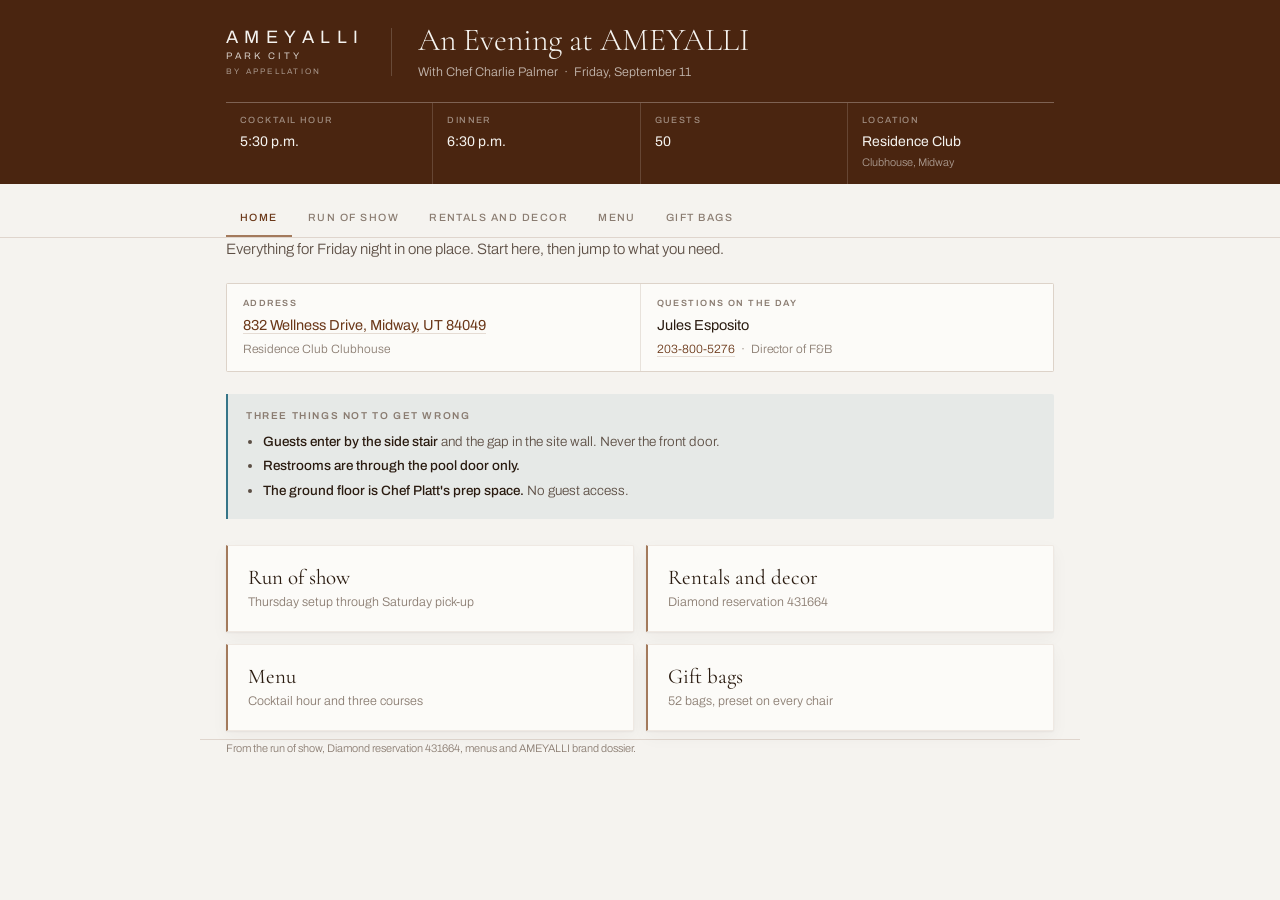
==== ameyalli-preview/index.html @ 4fd5a939 "Add Home landing page Address with maps link, Jules contact with tap-to-call, three site rules, and " ====
<!doctype html>
<html lang="en">
<head>
<meta charset="utf-8">
<meta name="viewport" content="width=device-width, initial-scale=1">
<meta name="robots" content="noindex, nofollow">
<title>AMEYALLI Preview Dinner</title>
<link rel="stylesheet" href="https://fonts.googleapis.com/css2?family=Cormorant+Garamond:ital,wght@0,300;0,400;1,300&family=Archivo:wght@300;400;500;600&display=swap">
<style>
:root{
  --ground:#F5F3EF; --surface:#FCFBF8; --surface-2:#EFEBE3;
  --ink:#2A1B10; --ink-2:#5C4E44; --ink-3:#8A7C71;
  --brown:#6B3819; --gold:#A37A5C;
  --rule:rgba(107,56,25,.16); --rule-soft:rgba(107,56,25,.09);
  --band:#4A2510; --band-ink:#F5F3EF;
  --ok-bg:rgba(47,80,71,.10); --ok-ink:#2F5047;
  --hold-bg:rgba(163,122,92,.16); --hold-ink:#7A5335;
  --flag-bg:rgba(152,58,30,.11); --flag-ink:#8A3419;
  --v:#367588; --v-bg:rgba(54,117,136,.08);
  --shadow:0 1px 2px rgba(42,27,16,.05),0 6px 18px rgba(42,27,16,.04);
}
@media (prefers-color-scheme:dark){
  :root{
    --ground:#191108; --surface:#221808; --surface-2:#2C2012;
    --ink:#F2EDE5; --ink-2:#C4B7AA; --ink-3:#9A8B7D;
    --brown:#C08A5E; --gold:#C79A76;
    --rule:rgba(199,154,118,.22); --rule-soft:rgba(199,154,118,.12);
    --band:#120C05; --band-ink:#F2EDE5;
    --ok-bg:rgba(143,182,166,.14); --ok-ink:#A8CBBB;
    --hold-bg:rgba(199,154,118,.16); --hold-ink:#DCB18C;
    --flag-bg:rgba(217,138,98,.15); --flag-ink:#EFA684;
    --v:#7BB4C4; --v-bg:rgba(123,180,196,.11);
    --shadow:0 1px 2px rgba(0,0,0,.3),0 8px 22px rgba(0,0,0,.26);
  }
}
*{box-sizing:border-box}
body{margin:0;background:var(--ground);color:var(--ink);font-family:"Archivo","Helvetica Neue",Arial,sans-serif;font-size:14.5px;line-height:1.5;-webkit-font-smoothing:antialiased}
img{max-width:100%}
[hidden]{display:none!important}
.wrap{max-width:880px;margin:0 auto;padding:0 26px}
@media(max-width:640px){.wrap{padding:0 18px}}

.masthead{background:var(--band);color:var(--band-ink)}
.masthead .wrap{padding-top:22px}
.mh-top{display:flex;align-items:center;gap:26px;flex-wrap:wrap}
.mark{display:flex;flex-direction:column;gap:6px;padding-right:26px;border-right:1px solid rgba(245,243,239,.18)}
.mark span{line-height:1;color:var(--band-ink);font-weight:400;white-space:nowrap}
.mark .m1{font-size:18px;letter-spacing:.36em}
.mark .m2{font-size:9.5px;letter-spacing:.32em;text-transform:uppercase;opacity:.82}
.mark .m3{font-size:8px;letter-spacing:.28em;text-transform:uppercase;opacity:.55}
@media(max-width:560px){.mark{border-right:0;padding-right:0}}
.mh-titles{flex:1 1 240px;min-width:230px}
h1{font-family:"Cormorant Garamond",Georgia,serif;font-weight:300;font-size:clamp(25px,3.6vw,32px);line-height:1.1;margin:0}
.mh-sub{margin:6px 0 0;font-size:12.5px;font-weight:300;color:rgba(245,243,239,.72)}
.vitals{display:grid;grid-template-columns:repeat(4,minmax(0,1fr));gap:1px;margin-top:20px;border-top:1px solid rgba(245,243,239,.16);background:rgba(245,243,239,.16)}
.vital{background:var(--band);padding:11px 14px 13px}
.vital dt{font-size:9px;font-weight:500;letter-spacing:.16em;text-transform:uppercase;color:rgba(245,243,239,.5);margin:0 0 4px}
.vital dd{margin:0;font-size:14px;font-variant-numeric:tabular-nums}
.vital dd small{display:block;font-size:11px;font-weight:300;color:rgba(245,243,239,.58);margin-top:2px}
@media(max-width:700px){.vitals{grid-template-columns:repeat(2,minmax(0,1fr))}}

.tabbar{position:sticky;top:0;z-index:20;background:var(--ground);border-bottom:1px solid var(--rule)}
.tabbar-inner{display:flex;gap:2px;overflow-x:auto;scrollbar-width:none}
.tabbar-inner::-webkit-scrollbar{display:none}
.tab{appearance:none;border:0;background:none;cursor:pointer;font-family:inherit;font-size:10.5px;font-weight:500;letter-spacing:.14em;text-transform:uppercase;color:var(--ink-3);padding:14px 14px 12px;border-bottom:2px solid transparent;white-space:nowrap}
.tab:hover{color:var(--ink)}
.tab[aria-selected="true"]{color:var(--brown);border-bottom-color:var(--gold)}
.tab:focus-visible{outline:2px solid var(--gold);outline-offset:-3px}

main{padding:28px 0 64px}
section.block{margin:0 0 30px}
h2{font-family:"Cormorant Garamond",Georgia,serif;font-weight:400;font-size:20px;line-height:1.2;margin:0 0 4px}
.note{margin:0 0 14px;font-size:12.5px;color:var(--ink-3);font-weight:300}

.lead{font-size:15px;font-weight:300;color:var(--ink-2);margin:0 0 22px;max-width:60ch}
.factrow{display:grid;grid-template-columns:repeat(2,minmax(0,1fr));gap:1px;background:var(--rule-soft);border:1px solid var(--rule-soft);border-radius:2px;margin:0 0 22px}
.fact{background:var(--surface);padding:13px 16px}
.fact dt{margin:0 0 5px;font-size:9px;font-weight:600;letter-spacing:.16em;text-transform:uppercase;color:var(--ink-3)}
.fact dd{margin:0;font-size:14.5px}
.fact a{color:var(--brown);text-decoration:none;border-bottom:1px solid var(--rule)}
.fact a:hover{border-bottom-color:var(--brown)}
.fact dd small{display:block;font-size:12px;font-weight:300;color:var(--ink-3);margin-top:3px}
@media(max-width:560px){.factrow{grid-template-columns:1fr}}
.rules{margin:0 0 26px;padding:14px 18px;border-left:2px solid var(--v);background:var(--v-bg);border-radius:0 2px 2px 0}
.rules p{margin:0;font-size:10px;font-weight:600;letter-spacing:.16em;text-transform:uppercase;color:var(--ink-3)}
.rules ul{margin:9px 0 0;padding-left:17px;font-size:13.5px;font-weight:300;color:var(--ink-2)}
.rules li{margin:4px 0}
.rules b{font-weight:500;color:var(--ink)}
.navgrid{display:grid;grid-template-columns:repeat(2,minmax(0,1fr));gap:12px;margin-bottom:8px}
@media(max-width:560px){.navgrid{grid-template-columns:1fr}}
.navbtn{appearance:none;text-align:left;cursor:pointer;font-family:inherit;
  background:var(--surface);border:1px solid var(--rule-soft);border-left:2px solid var(--gold);
  border-radius:0 2px 2px 0;padding:20px 20px 22px;box-shadow:var(--shadow);
  transition:border-left-color .15s ease,transform .15s ease}
.navbtn:hover{border-left-color:var(--brown);transform:translateY(-1px)}
.navbtn:focus-visible{outline:2px solid var(--gold);outline-offset:2px}
.navbtn .nt{display:block;font-family:"Cormorant Garamond",Georgia,serif;font-size:21px;font-weight:400;color:var(--ink);line-height:1.15}
.navbtn .nd{display:block;margin-top:5px;font-size:12.5px;font-weight:300;color:var(--ink-3)}

.tablewrap{overflow-x:auto;border:1px solid var(--rule-soft);border-radius:2px;background:var(--surface);box-shadow:var(--shadow)}
table{border-collapse:collapse;width:100%;font-size:13.5px}
th{text-align:left;font-size:9px;font-weight:600;letter-spacing:.13em;text-transform:uppercase;color:var(--ink-3);padding:9px 13px;border-bottom:1px solid var(--rule);white-space:nowrap}
td{padding:8px 13px;border-bottom:1px solid var(--rule-soft);vertical-align:top;font-weight:300;color:var(--ink-2)}
td:first-child{color:var(--ink);font-weight:400}
tr:last-child td{border-bottom:0}
td.num,th.num{font-variant-numeric:tabular-nums;white-space:nowrap;text-align:right}
td.num{color:var(--ink);font-weight:400}
.sub td{background:var(--surface-2);font-size:9px;font-weight:600;letter-spacing:.14em;text-transform:uppercase;color:var(--brown)}

.chip{display:inline-block;font-size:9px;font-weight:600;letter-spacing:.12em;text-transform:uppercase;padding:3px 7px;border-radius:2px;white-space:nowrap}
.chip.ok{background:var(--ok-bg);color:var(--ok-ink)}
.chip.hold{background:var(--hold-bg);color:var(--hold-ink)}
.chip.flag{background:var(--flag-bg);color:var(--flag-ink)}

.legend{display:inline-flex;align-items:center;gap:8px;margin:0 0 22px;padding:9px 14px;background:var(--surface);border:1px solid var(--rule-soft);border-radius:2px;box-shadow:var(--shadow);font-size:9.5px;font-weight:600;letter-spacing:.13em;text-transform:uppercase;color:var(--ink-3)}
.legend i{width:15px;height:3px;border-radius:2px;display:inline-block;flex:none;background:var(--v)}

.dayhead{display:flex;align-items:baseline;gap:12px;flex-wrap:wrap;padding-bottom:8px;margin:0 0 4px;border-bottom:1px solid var(--rule)}
.dayhead .when{font-family:"Cormorant Garamond",Georgia,serif;font-size:19px}
.dayhead .tagline{font-size:11px;color:var(--ink-3)}
.phase{margin:20px 0 8px;font-size:9.5px;font-weight:600;letter-spacing:.17em;text-transform:uppercase;color:var(--gold)}
.ros{border-top:1px solid var(--rule-soft)}
.slot{display:grid;grid-template-columns:86px 1fr;gap:16px;padding:8px 0;border-bottom:1px solid var(--rule-soft);align-items:baseline}
.slot .time{font-size:13.5px;font-weight:500;font-variant-numeric:tabular-nums;color:var(--brown);white-space:nowrap}
.slot .what{min-width:0;font-size:14px}
.slot .what em{font-style:normal;color:var(--ink-3);font-size:12.5px;font-weight:300}
.slot.hi{background:linear-gradient(90deg,var(--surface-2),transparent 70%);margin:0 -10px;padding:8px 10px}
.slot.hi .time{font-weight:600}
.slot.hi .what{font-weight:500}
.slot.v{box-shadow:inset 3px 0 0 var(--v);background:var(--v-bg);margin:0 -12px;padding:8px 12px;border-radius:0 2px 2px 0}
.slot.v .time{color:var(--v)}
.vtag{display:inline-block;margin-left:9px;font-size:8.5px;font-weight:600;letter-spacing:.13em;text-transform:uppercase;color:var(--v);vertical-align:1.5px}
@media(max-width:520px){.slot{grid-template-columns:70px 1fr;gap:10px}}

.menugrid{display:grid;grid-template-columns:1fr 1.3fr;gap:16px;align-items:start}
@media(max-width:720px){.menugrid{grid-template-columns:1fr}}
.menucard{background:var(--surface);border:1px solid var(--rule-soft);border-radius:2px;padding:26px 24px 28px;box-shadow:var(--shadow)}
.mhead{text-align:center;padding-bottom:16px;border-bottom:1px solid var(--rule)}
.mhead .t{font-family:"Cormorant Garamond",Georgia,serif;font-size:19px;font-weight:300;letter-spacing:.09em;text-transform:uppercase;margin:0;line-height:1.25}
.mhead .s{margin:6px 0 0;font-size:10.5px;letter-spacing:.12em;text-transform:uppercase;color:var(--gold)}
.course{padding:16px 0;border-bottom:1px solid var(--rule-soft);text-align:center}
.course:last-child{border-bottom:0;padding-bottom:2px}
.course .cn{font-family:"Cormorant Garamond",Georgia,serif;font-size:18px;font-weight:400;margin:0;line-height:1.25}
.course .cd{margin:4px auto 0;font-size:13px;font-weight:300;color:var(--ink-2);max-width:44ch}
.course .cp{margin:8px auto 0;font-family:"Cormorant Garamond",Georgia,serif;font-style:italic;font-size:14px;font-weight:300;color:var(--brown);max-width:42ch;line-height:1.35}

.key{border-left:2px solid var(--gold);background:var(--surface-2);padding:12px 16px;border-radius:0 2px 2px 0;margin:0 0 20px}
.key p{margin:0;font-size:13.5px;font-weight:300;color:var(--ink-2)}
.key p+p{margin-top:7px}
.key b{font-weight:500;color:var(--ink)}

footer{border-top:1px solid var(--rule);padding:18px 0 34px}
footer p{margin:0;font-size:11px;color:var(--ink-3);font-weight:300}
</style>
</head>
<body>

<header class="masthead">
<div class="wrap">
<div class="mh-top">
<div class="mark" aria-label="AMEYALLI Park City by Appellation">
<span class="m1">AMEYALLI</span>
<span class="m2">Park City</span>
<span class="m3">by Appellation</span>
</div>
<div class="mh-titles">
<h1>An Evening at AMEYALLI</h1>
<p class="mh-sub">With Chef Charlie Palmer &nbsp;&middot;&nbsp; Friday, September 11</p>
</div>
</div>
<dl class="vitals">
<div class="vital"><dt>Cocktail hour</dt><dd>5:30 p.m.</dd></div>
<div class="vital"><dt>Dinner</dt><dd>6:30 p.m.</dd></div>
<div class="vital"><dt>Guests</dt><dd>50</dd></div>
<div class="vital"><dt>Location</dt><dd>Residence Club<small>Clubhouse, Midway</small></dd></div>
</dl>
</div>
</header>

<nav class="tabbar" aria-label="Sections">
<div class="wrap">
<div class="tabbar-inner" role="tablist">
<button class="tab" role="tab" id="tab-home" aria-controls="p-home" aria-selected="true">Home</button>
<button class="tab" role="tab" id="tab-ros" aria-controls="p-ros" aria-selected="false">Run of show</button>
<button class="tab" role="tab" id="tab-rentals" aria-controls="p-rentals" aria-selected="false">Rentals and decor</button>
<button class="tab" role="tab" id="tab-menu" aria-controls="p-menu" aria-selected="false">Menu</button>
<button class="tab" role="tab" id="tab-bags" aria-controls="p-bags" aria-selected="false">Gift bags</button>
</div>
</div>
</nav>

<main class="wrap">

<div class="panel" id="p-home" role="tabpanel" aria-labelledby="tab-home">

<p class="lead">Everything for Friday night in one place. Start here, then jump to what you need.</p>

<dl class="factrow">
<div class="fact">
<dt>Address</dt>
<dd><a href="https://maps.google.com/?q=832+Wellness+Drive,+Midway,+UT+84049" target="_blank" rel="noopener">832 Wellness Drive, Midway, UT 84049</a><small>Residence Club Clubhouse</small></dd>
</div>
<div class="fact">
<dt>Questions on the day</dt>
<dd>Jules Esposito<small><a href="tel:+12038005276">203-800-5276</a> &nbsp;&middot;&nbsp; Director of F&amp;B</small></dd>
</div>
</dl>

<div class="rules">
<p>Three things not to get wrong</p>
<ul>
<li><b>Guests enter by the side stair</b> and the gap in the site wall. Never the front door.</li>
<li><b>Restrooms are through the pool door only.</b></li>
<li><b>The ground floor is Chef Platt's prep space.</b> No guest access.</li>
</ul>
</div>

<div class="navgrid">
<button class="navbtn" data-go="p-ros"><span class="nt">Run of show</span><span class="nd">Thursday setup through Saturday pick-up</span></button>
<button class="navbtn" data-go="p-rentals"><span class="nt">Rentals and decor</span><span class="nd">Diamond reservation 431664</span></button>
<button class="navbtn" data-go="p-menu"><span class="nt">Menu</span><span class="nd">Cocktail hour and three courses</span></button>
<button class="navbtn" data-go="p-bags"><span class="nt">Gift bags</span><span class="nd">52 bags, preset on every chair</span></button>
</div>

</div>

<div class="panel" id="p-ros" role="tabpanel" aria-labelledby="tab-ros" hidden>
<div class="legend"><i></i>Vendor arrival</div>

<section class="block">
<div class="dayhead">
<span class="when">Thursday, September 10</span>
<span class="tagline">Advance setup</span>
</div>
<div class="ros">
<div class="slot v"><div class="time">8:00 a.m.</div><div class="what">Rental drop-off. <em>Diamond Rentals sets up tables and chairs. Through 12:00 p.m.</em> <span class="vtag">Rentals</span></div></div>
<div class="slot"><div class="time">1:00 p.m.</div><div class="what">Rental review. <em>Jules and Jojo confirm everything arrived.</em></div></div>
<div class="slot"><div class="time">2:00 p.m.</div><div class="what">Walk-through. <em>Through 4:00 p.m. Chuck, CPC, John Platt, Jojo.</em></div></div>
<div class="slot"><div class="time">Also today</div><div class="what">Pack gift bags. Put signage in frames where needed.</div></div>
</div>
</section>

<section class="block">
<div class="dayhead">
<span class="when">Friday, September 11</span>
<span class="tagline">Event day</span>
</div>
<p class="phase">Setup</p>
<div class="ros">
<div class="slot v"><div class="time">1:30 p.m.</div><div class="what">Culinary load-in. Room setup begins. <span class="vtag">Culinary</span></div></div>
<div class="slot"><div class="time">2:30 p.m.</div><div class="what">Signage and print staged.</div></div>
<div class="slot"><div class="time">3:00 p.m.</div><div class="what">AV and lighting test. Linens placed.</div></div>
<div class="slot hi"><div class="time">3:30 p.m.</div><div class="what">Tables finalized. Glassware placed.</div></div>
<div class="slot v"><div class="time">4:00 p.m.</div><div class="what">Florals. <em>Branching Out installs.</em> <span class="vtag">Florist</span></div></div>
<div class="slot hi"><div class="time">4:00 p.m.</div><div class="what">Gift bags preset on every chair. <em>Jojo and Jules.</em></div></div>
<div class="slot"><div class="time">4:15 p.m.</div><div class="what">Staff pre-shift. <em>Service sequence, assignments, menu, pairings, dietary restrictions.</em></div></div>
<div class="slot hi"><div class="time">4:30 p.m.</div><div class="what">Bar fully set. <em>Glassware, ice, garnish, champagne and cocktail components in place.</em></div></div>
<div class="slot v"><div class="time">4:30 p.m.</div><div class="what">Musician load-in. <span class="vtag">Musician</span></div></div>
<div class="slot v"><div class="time">4:45 p.m.</div><div class="what">Photo and video on site. <span class="vtag">Photographer</span></div></div>
<div class="slot"><div class="time">4:45 p.m.</div><div class="what">Set up step and repeat. <em>With photo and video on arrival.</em></div></div>
<div class="slot hi"><div class="time">5:00 p.m.</div><div class="what">Room fully set. <em>Final inspection. Restrooms checked, wine chilled and opened.</em></div></div>
</div>
<p class="phase">Reception, pool deck</p>
<div class="ros">
<div class="slot"><div class="time">5:20 p.m.</div><div class="what">Music begins.</div></div>
<div class="slot hi"><div class="time">5:30 p.m.</div><div class="what">Guest arrival.</div></div>
<div class="slot"><div class="time">6:15 p.m.</div><div class="what">Chuck's remarks, guests invited upstairs. <em>Servers collect beverages on trays.</em></div></div>
</div>
<p class="phase">Dinner, rooftop</p>
<div class="ros">
<div class="slot"><div class="time">6:20 p.m.</div><div class="what">Guests seated. <em>Bread and butter preset.</em></div></div>
<div class="slot"><div class="time">6:20 p.m.</div><div class="what">Water service begins.</div></div>
<div class="slot"><div class="time">6:25 p.m.</div><div class="what">First wine poured.</div></div>
<div class="slot"><div class="time">6:40 p.m.</div><div class="what">Charlie's welcome and menu remarks.</div></div>
<div class="slot hi"><div class="time">6:45 p.m.</div><div class="what">First course served.</div></div>
<div class="slot"><div class="time">7:15 p.m.</div><div class="what">First course cleared.</div></div>
<div class="slot"><div class="time">7:25 p.m.</div><div class="what">Second wine poured.</div></div>
<div class="slot hi"><div class="time">7:30 p.m.</div><div class="what">Second course served.</div></div>
<div class="slot"><div class="time">8:05 p.m.</div><div class="what">Second course cleared.</div></div>
<div class="slot"><div class="time">8:15 p.m.</div><div class="what">Third wine poured.</div></div>
<div class="slot hi"><div class="time">8:20 p.m.</div><div class="what">Third course served.</div></div>
<div class="slot"><div class="time">8:45 p.m.</div><div class="what">Closing remarks. <em>Charlie and Chuck.</em></div></div>
<div class="slot"><div class="time">8:50 p.m.</div><div class="what">Third course cleared.</div></div>
<div class="slot"><div class="time">9:00 p.m.</div><div class="what">Guest departure. Breakdown begins.</div></div>
</div>
<p class="phase">Breakdown, per Diamond Rentals</p>
<div class="key">
<p><b>Leave tables and chairs as set.</b> Diamond takes them down at pick-up.</p>
<p><b>Glassware and china</b> scraped and back in their crates.</p>
<p><b>Linens</b> into the linen bags. $25 replacement cost per bag.</p>
<p><b>Oven</b> carries a $99.95 cleaning labor fee. Refunded if it comes back clean, or leave it and take the charge.</p>
</div>
</section>

<section class="block">
<div class="dayhead">
<span class="when">Saturday, September 12</span>
<span class="tagline">Pick-up</span>
</div>
<div class="ros">
<div class="slot v"><div class="time">8:00 a.m.</div><div class="what">Rental pick-up. <em>Diamond Rentals. Through 8:00 p.m.</em> <span class="vtag">Rentals</span></div></div>
</div>
</section>
</div>

<div class="panel" id="p-rentals" role="tabpanel" aria-labelledby="tab-rentals" hidden>
<section class="block">
<h2>Rentals</h2>
<p class="note">Diamond Event &amp; Tent, reservation 431664. Cassandra Cornejo-Garcia, (801) 869-3424. Delivery Thursday 8:00 a.m. to 12:00 p.m., pick-up Saturday 8:00 a.m. to 8:00 p.m. No changes after September 4.</p>
<div class="tablewrap">
<table>
<thead><tr><th>Item</th><th class="num">Qty</th><th>Where</th><th>Note</th></tr></thead>
<tbody>
<tr class="sub"><td colspan="4">Tables</td></tr>
<tr><td>Table, banquet 8 ft x 42 in Queen</td><td class="num">8</td><td>Rooftop</td><td></td></tr>
<tr><td>Table, pedestal round 30 in x 42 in tall</td><td class="num">5</td><td>Pool deck</td><td></td></tr>
<tr><td>Table, expo 6 ft x 30 in dual height</td><td class="num">5</td><td>Prep, bar</td><td>3 prep, 2 bar</td></tr>
<tr class="sub"><td colspan="4">Linens</td></tr>
<tr><td>Linen, banquet 90 x 156 Classic Ivory</td><td class="num">8</td><td>Rooftop</td><td></td></tr>
<tr><td>Linen, round 120 Belize Ivory</td><td class="num">5</td><td>Pool deck</td><td></td></tr>
<tr><td>Linen, banquet 108 x 156 Belize Ivory</td><td class="num">2</td><td>Bar</td><td></td></tr>
<tr><td>Napkin, 20 x 20 Cottonese White</td><td class="num">100</td><td>Rooftop</td><td></td></tr>
<tr><td>Linen bag, white</td><td class="num">2</td><td>Breakdown</td><td>Used linens go in the bag for return. $25 replacement cost each</td></tr>
<tr><td>Linen bag hanger</td><td class="num">1</td><td>Breakdown</td><td></td></tr>
<tr class="sub"><td colspan="4">Chairs</td></tr>
<tr><td>Chair, wood Sonoma crossback rustic</td><td class="num">52</td><td>Rooftop</td><td></td></tr>
<tr><td>Chair pad, wood Yuma beige tie 12 in</td><td class="num">52</td><td>Rooftop</td><td></td></tr>
<tr class="sub"><td colspan="4">Chargers</td></tr>
<tr><td>Charger, rattan brick brown 13 in</td><td class="num">50</td><td>Rooftop</td><td></td></tr>
<tr><td>Charger transportation crate</td><td class="num">4</td><td>Breakdown</td><td></td></tr>
<tr class="sub"><td colspan="4">Glassware</td></tr>
<tr><td>Glass, Pure wine white 15 oz</td><td class="num">225</td><td>Rooftop</td><td></td></tr>
<tr><td>Glass, Pure wine red 18 oz</td><td class="num">100</td><td>Rooftop</td><td></td></tr>
<tr><td>Glass, Pure rocks 13 oz</td><td class="num">125</td><td>Rooftop</td><td></td></tr>
<tr><td>Glass transportation rack</td><td class="num">22</td><td>Breakdown</td><td></td></tr>
<tr class="sub"><td colspan="4">China</td></tr>
<tr><td>China, Heirloom Linen plate 6 in</td><td class="num">107</td><td>Rooftop</td><td></td></tr>
<tr><td>China, Heirloom Linen plate 8 in</td><td class="num">75</td><td>Rooftop</td><td></td></tr>
<tr><td>China, Heirloom Linen plate 10 in</td><td class="num">75</td><td>Rooftop</td><td></td></tr>
<tr><td>China, Heirloom Linen bowl 9 in pasta</td><td class="num">75</td><td>Rooftop</td><td></td></tr>
<tr><td>China transportation crate</td><td class="num">11</td><td>Breakdown</td><td></td></tr>
<tr class="sub"><td colspan="4">Flatware</td></tr>
<tr><td>Flat, Capri black matte dinner fork</td><td class="num">150</td><td>Rooftop</td><td></td></tr>
<tr><td>Flat, Capri black matte tea spoon</td><td class="num">75</td><td>Rooftop</td><td></td></tr>
<tr><td>Flat, Capri black matte dinner knife</td><td class="num">60</td><td>Rooftop</td><td></td></tr>
<tr><td>Flat, Capri black matte butter knife</td><td class="num">60</td><td>Rooftop</td><td></td></tr>
<tr><td>Flatware transportation crate</td><td class="num">4</td><td>Breakdown</td><td></td></tr>
<tr class="sub"><td colspan="4">Beverage equipment</td></tr>
<tr><td>Pitcher, water stainless steel 64 oz</td><td class="num">10</td><td>Rooftop</td><td></td></tr>
<tr><td>Pitcher, water glass 60 oz</td><td class="num">4</td><td>Pool deck</td><td></td></tr>
<tr><td>Beverage dispenser, glass Murano silver 3.2 gal</td><td class="num">1</td><td>Rooftop</td><td></td></tr>
<tr><td>Beverage tub, silver double wall round 21 in</td><td class="num">2</td><td>Bar</td><td></td></tr>
<tr><td>China transportation crate</td><td class="num">2</td><td>Breakdown</td><td></td></tr>
<tr class="sub"><td colspan="4">Service</td></tr>
<tr><td>Tray, waiter round rubber 16 in</td><td class="num">10</td><td>Rooftop</td><td></td></tr>
<tr><td>Bus tub</td><td class="num">5</td><td>Rooftop</td><td></td></tr>
<tr><td>Basket, gold bread oval 10 x 7 in</td><td class="num">12</td><td>Rooftop</td><td></td></tr>
<tr class="sub"><td colspan="4">Back of house</td></tr>
<tr><td>Oven, convection propane 4-rack</td><td class="num">1</td><td>Kitchen</td><td>$99.95 cleaning labor fee, refunded if returned clean</td></tr>
<tr><td>Propane tank, 10 gal</td><td class="num">1</td><td>Kitchen</td><td>9 gal fuel billed</td></tr>
<tr><td>Hot plate, butane single burner</td><td class="num">4</td><td>Kitchen</td><td>4 butane canisters</td></tr>
<tr><td>Work table, stainless steel 8 ft x 30 in</td><td class="num">1</td><td>Kitchen</td><td></td></tr>
</tbody>
</table>
</div>
</section>

<section class="block">
<h2>Ordered separately</h2>
<p class="note">Not on the Diamond reservation.</p>
<div class="tablewrap">
<table>
<thead><tr><th>Item</th><th class="num">Qty</th><th>Where</th><th>Owner</th></tr></thead>
<tbody>
<tr><td>LED pillar candles, 2 heights</td><td class="num">24</td><td>Staircase</td><td>Chuck <span class="chip ok">Ordered</span></td></tr>
<tr><td>LED votives</td><td class="num">TBD</td><td>Tables</td><td>Chuck <span class="chip hold">Pending</span></td></tr>
<tr><td>Balloon lights</td><td class="num">TBD</td><td>Rooftop</td><td>Chuck <span class="chip hold">Pending</span></td></tr>
<tr><td>Photo frame</td><td class="num">1</td><td>Pool deck</td><td><span class="chip flag">To order</span></td></tr>
<tr><td>Florals</td><td class="num">1</td><td>Both</td><td>Branching Out</td></tr>
</tbody>
</table>
</div>
</section>
</div>

<div class="panel" id="p-menu" role="tabpanel" aria-labelledby="tab-menu" hidden>
<div class="menugrid">
<div class="menucard">
<div class="mhead">
<p class="t">Cocktail Hour</p>
<p class="s">5:30 p.m. &nbsp;&middot;&nbsp; Pool Deck</p>
</div>
<div class="course">
<p class="cn">Champagne</p>
<p class="cd">Moet Imperial Brut, NV, France</p>
</div>
<div class="course">
<p class="cn">Rosemary Gimlet</p>
<p class="cd">Park City Alpine Summit Gin, St. Germain, lime, rosemary</p>
</div>
<div class="course">
<p class="cn">New Fashion</p>
<p class="cd">Eight Settlers Devils Gate Bourbon, drunken cherry syrup, bitters, orange</p>
</div>
<div class="course">
<p class="cn">Basil Strawberry Iced Tea</p>
<p class="cd">Zero proof</p>
</div>
</div>
<div class="menucard">
<div class="mhead">
<p class="t">An Evening at AMEYALLI</p>
<p class="s">6:30 p.m. &nbsp;&middot;&nbsp; Rooftop</p>
</div>
<div class="course">
<p class="cn">Ballerina Farm Biscuits</p>
<p class="cd">Cultured butter, sea salt</p>
</div>
<div class="course">
<p class="cn">Heirloom Tomato and Peach Caprese</p>
<p class="cd">Burrata, basil mint pesto, toasted pine nuts, balsamic</p>
<p class="cp">Sancerre, Paul Thomas, Chavignol, France '24</p>
</div>
<div class="course">
<p class="cn">Filet Mignon</p>
<p class="cd">Wild mushroom beurre rouge, black truffle potato gratin</p>
<p class="cp">Cabernet Sauvignon, Silver Oak, Alexander Valley CA '21</p>
</div>
<div class="course">
<p class="cn">Strawberry Rhubarb Crisp</p>
<p class="cd">Rhubarb ginger jam, Aggie vanilla ice cream</p>
<p class="cp">Cascina Montagnola Sornione, Late Harvest Sauvignon Blanc</p>
</div>
</div>
</div>
</div>

<div class="panel" id="p-bags" role="tabpanel" aria-labelledby="tab-bags" hidden>
<div class="key">
<p>Jojo to confirm all gift bag materials are on property prior to Jules' arrival on the 10th.</p>
<p><b>Packed Thursday. One gift bag preset on every chair by 4 p.m. Friday</b>, by Jojo and Jules.</p>
</div>
<section class="block">
<h2>Contents</h2>
<div class="tablewrap">
<table>
<thead><tr><th>Item</th><th class="num">Qty</th></tr></thead>
<tbody>
<tr><td>Ameyalli bag</td><td class="num">52</td></tr>
<tr><td>Wineland book</td><td class="num">52</td></tr>
<tr><td>Ameyalli hat</td><td class="num">52</td></tr>
<tr><td>Paper brochure</td><td class="num">52</td></tr>
</tbody>
</table>
</div>
</section>
</div>

</main>

<footer class="wrap">
<p>From the run of show, Diamond reservation 431664, menus and AMEYALLI brand dossier.</p>
</footer>

<script>
(function(){
  var tabs = Array.prototype.slice.call(document.querySelectorAll('.tab'));
  function show(id, push){
    tabs.forEach(function(t){
      var sel = t.getAttribute('aria-controls') === id;
      t.setAttribute('aria-selected', sel ? 'true' : 'false');
      document.getElementById(t.getAttribute('aria-controls')).hidden = !sel;
    });
    if (push) { try { history.replaceState(null, '', '#' + id.replace(/^p-/, '')); } catch(e){} }
    window.scrollTo({top:0, behavior:'auto'});
  }
  tabs.forEach(function(t){
    t.addEventListener('click', function(){ show(t.getAttribute('aria-controls'), true); });
    t.addEventListener('keydown', function(e){
      var i = tabs.indexOf(t), n = null;
      if (e.key === 'ArrowRight') n = tabs[(i+1) % tabs.length];
      if (e.key === 'ArrowLeft') n = tabs[(i-1+tabs.length) % tabs.length];
      if (n) { e.preventDefault(); n.focus(); show(n.getAttribute('aria-controls'), true); }
    });
  });
  Array.prototype.forEach.call(document.querySelectorAll('.navbtn'), function(b){
    b.addEventListener('click', function(){ show(b.getAttribute('data-go'), true); });
  });
  var h = (location.hash || '').replace(/^#/, '');
  if (h && document.getElementById('p-' + h)) { show('p-' + h, false); }
})();
</script>
</body>
</html>
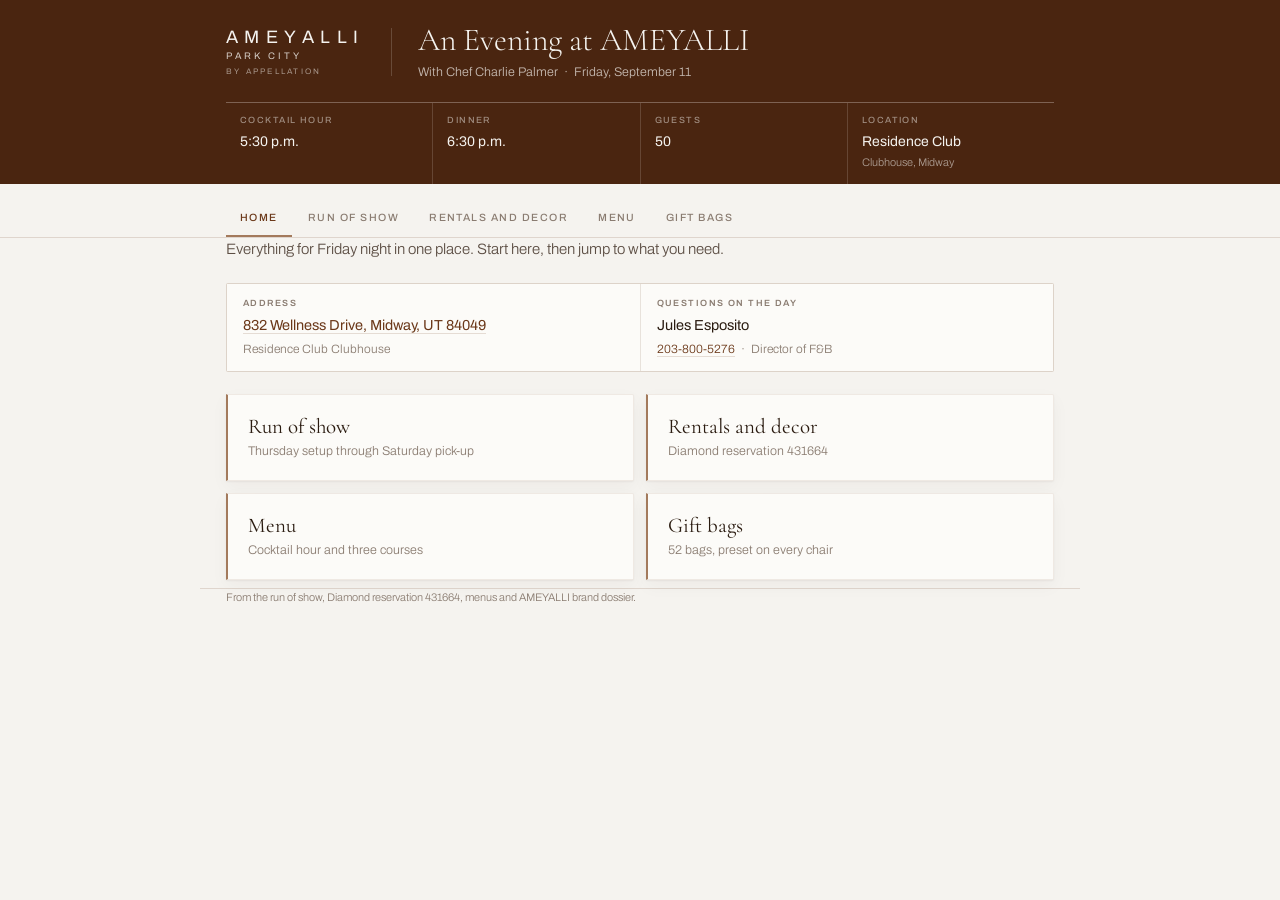
==== commit 5505c145: "Drop site rules from landing page, add space above each day section Co-Authored-By: Claude Opus 5 <n" ====
--- a/ameyalli-preview/index.html
+++ b/ameyalli-preview/index.html
@@ -69,6 +69,7 @@
 
 main{padding:28px 0 64px}
 section.block{margin:0 0 30px}
+#p-ros section.block + section.block{margin-top:44px}
 h2{font-family:"Cormorant Garamond",Georgia,serif;font-weight:400;font-size:20px;line-height:1.2;margin:0 0 4px}
 .note{margin:0 0 14px;font-size:12.5px;color:var(--ink-3);font-weight:300}
 
@@ -81,11 +82,6 @@
 .fact a:hover{border-bottom-color:var(--brown)}
 .fact dd small{display:block;font-size:12px;font-weight:300;color:var(--ink-3);margin-top:3px}
 @media(max-width:560px){.factrow{grid-template-columns:1fr}}
-.rules{margin:0 0 26px;padding:14px 18px;border-left:2px solid var(--v);background:var(--v-bg);border-radius:0 2px 2px 0}
-.rules p{margin:0;font-size:10px;font-weight:600;letter-spacing:.16em;text-transform:uppercase;color:var(--ink-3)}
-.rules ul{margin:9px 0 0;padding-left:17px;font-size:13.5px;font-weight:300;color:var(--ink-2)}
-.rules li{margin:4px 0}
-.rules b{font-weight:500;color:var(--ink)}
 .navgrid{display:grid;grid-template-columns:repeat(2,minmax(0,1fr));gap:12px;margin-bottom:8px}
 @media(max-width:560px){.navgrid{grid-template-columns:1fr}}
 .navbtn{appearance:none;text-align:left;cursor:pointer;font-family:inherit;
@@ -205,15 +201,6 @@
 <dd>Jules Esposito<small><a href="tel:+12038005276">203-800-5276</a> &nbsp;&middot;&nbsp; Director of F&amp;B</small></dd>
 </div>
 </dl>
-
-<div class="rules">
-<p>Three things not to get wrong</p>
-<ul>
-<li><b>Guests enter by the side stair</b> and the gap in the site wall. Never the front door.</li>
-<li><b>Restrooms are through the pool door only.</b></li>
-<li><b>The ground floor is Chef Platt's prep space.</b> No guest access.</li>
-</ul>
-</div>
 
 <div class="navgrid">
 <button class="navbtn" data-go="p-ros"><span class="nt">Run of show</span><span class="nd">Thursday setup through Saturday pick-up</span></button>
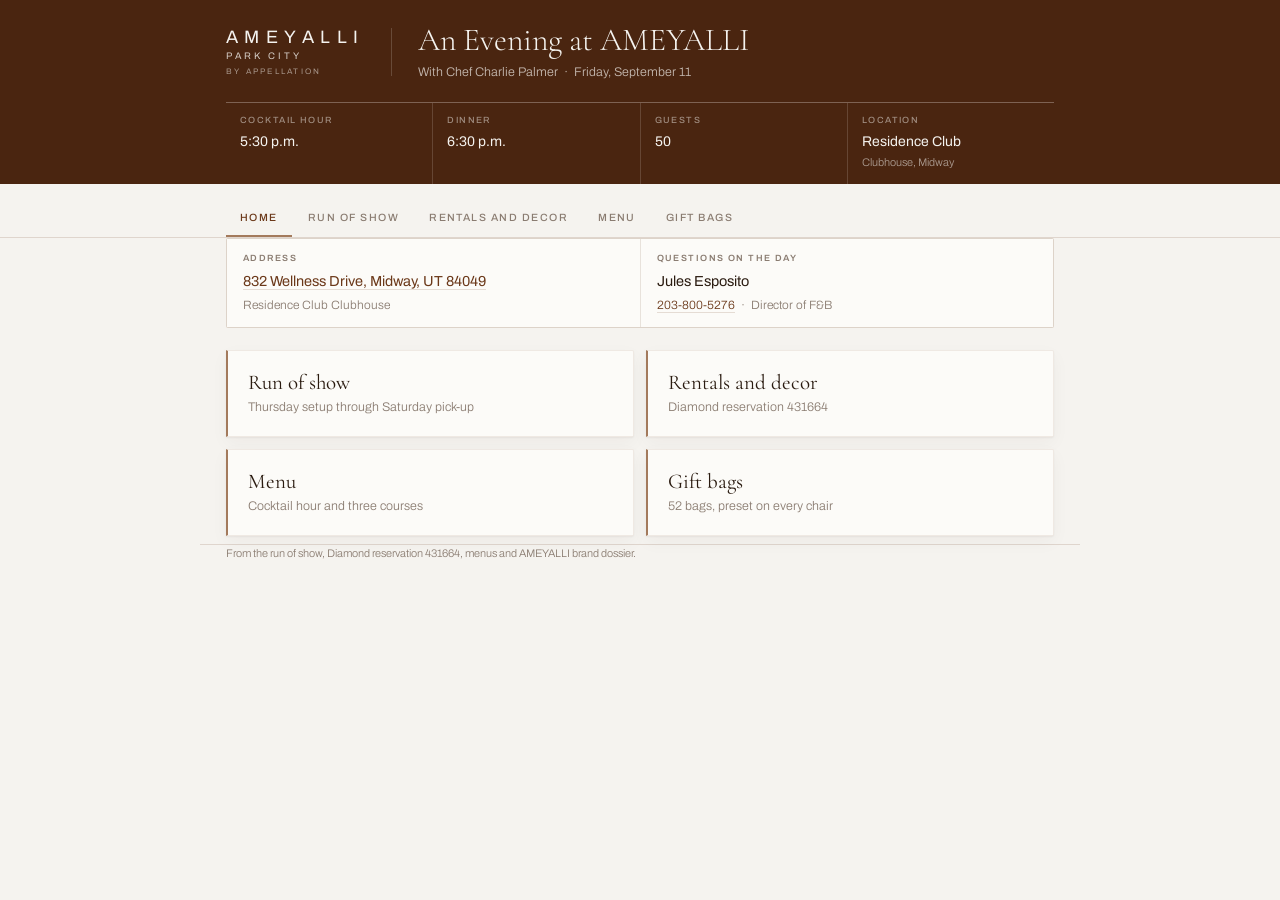
==== commit 2416a20e: "Remove intro line from landing page Co-Authored-By: Claude Opus 5 <noreply@anthropic.com> Claude-Ses" ====
--- a/ameyalli-preview/index.html
+++ b/ameyalli-preview/index.html
@@ -73,7 +73,6 @@
 h2{font-family:"Cormorant Garamond",Georgia,serif;font-weight:400;font-size:20px;line-height:1.2;margin:0 0 4px}
 .note{margin:0 0 14px;font-size:12.5px;color:var(--ink-3);font-weight:300}
 
-.lead{font-size:15px;font-weight:300;color:var(--ink-2);margin:0 0 22px;max-width:60ch}
 .factrow{display:grid;grid-template-columns:repeat(2,minmax(0,1fr));gap:1px;background:var(--rule-soft);border:1px solid var(--rule-soft);border-radius:2px;margin:0 0 22px}
 .fact{background:var(--surface);padding:13px 16px}
 .fact dt{margin:0 0 5px;font-size:9px;font-weight:600;letter-spacing:.16em;text-transform:uppercase;color:var(--ink-3)}
@@ -188,8 +187,6 @@
 <main class="wrap">
 
 <div class="panel" id="p-home" role="tabpanel" aria-labelledby="tab-home">
-
-<p class="lead">Everything for Friday night in one place. Start here, then jump to what you need.</p>
 
 <dl class="factrow">
 <div class="fact">
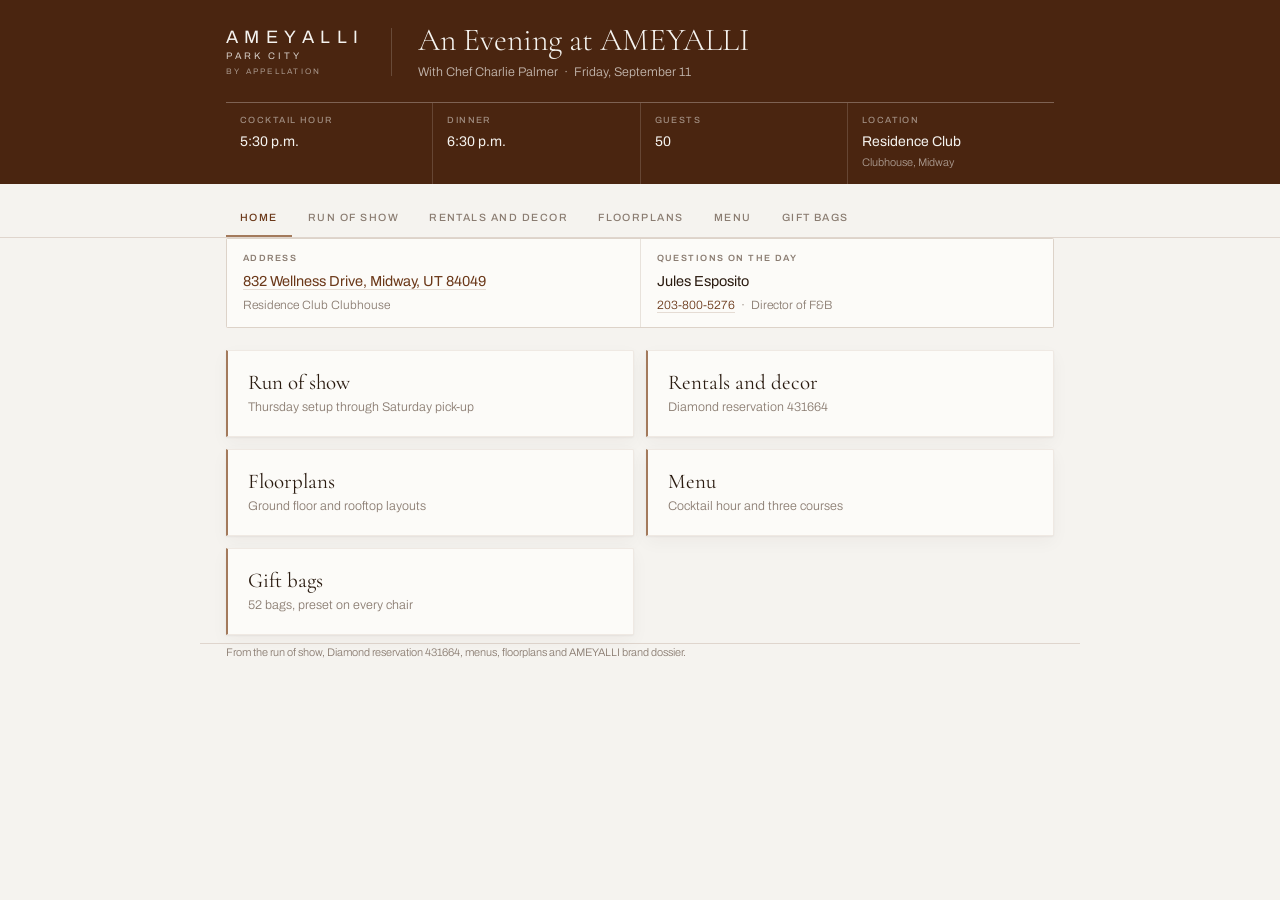
==== commit 31548b30: "Add Floorplans tab References plans/cocktail-hour-ground-floor.jpg and plans/rooftop-dinner.jpg, whi" ====
--- a/ameyalli-preview/index.html
+++ b/ameyalli-preview/index.html
@@ -107,6 +107,11 @@
 .chip.hold{background:var(--hold-bg);color:var(--hold-ink)}
 .chip.flag{background:var(--flag-bg);color:var(--flag-ink)}
 
+.plan{margin:0 0 22px;background:var(--surface);border:1px solid var(--rule-soft);border-radius:2px;overflow:hidden;box-shadow:var(--shadow)}
+.plan img{display:block;width:100%;height:auto;background:#fff}
+.plan figcaption{padding:10px 14px 12px;font-size:12.5px;font-weight:300;color:var(--ink-2)}
+.plan figcaption b{font-weight:500;color:var(--ink)}
+
 .legend{display:inline-flex;align-items:center;gap:8px;margin:0 0 22px;padding:9px 14px;background:var(--surface);border:1px solid var(--rule-soft);border-radius:2px;box-shadow:var(--shadow);font-size:9.5px;font-weight:600;letter-spacing:.13em;text-transform:uppercase;color:var(--ink-3)}
 .legend i{width:15px;height:3px;border-radius:2px;display:inline-block;flex:none;background:var(--v)}
 
@@ -178,6 +183,7 @@
 <button class="tab" role="tab" id="tab-home" aria-controls="p-home" aria-selected="true">Home</button>
 <button class="tab" role="tab" id="tab-ros" aria-controls="p-ros" aria-selected="false">Run of show</button>
 <button class="tab" role="tab" id="tab-rentals" aria-controls="p-rentals" aria-selected="false">Rentals and decor</button>
+<button class="tab" role="tab" id="tab-plans" aria-controls="p-plans" aria-selected="false">Floorplans</button>
 <button class="tab" role="tab" id="tab-menu" aria-controls="p-menu" aria-selected="false">Menu</button>
 <button class="tab" role="tab" id="tab-bags" aria-controls="p-bags" aria-selected="false">Gift bags</button>
 </div>
@@ -202,6 +208,7 @@
 <div class="navgrid">
 <button class="navbtn" data-go="p-ros"><span class="nt">Run of show</span><span class="nd">Thursday setup through Saturday pick-up</span></button>
 <button class="navbtn" data-go="p-rentals"><span class="nt">Rentals and decor</span><span class="nd">Diamond reservation 431664</span></button>
+<button class="navbtn" data-go="p-plans"><span class="nt">Floorplans</span><span class="nd">Ground floor and rooftop layouts</span></button>
 <button class="navbtn" data-go="p-menu"><span class="nt">Menu</span><span class="nd">Cocktail hour and three courses</span></button>
 <button class="navbtn" data-go="p-bags"><span class="nt">Gift bags</span><span class="nd">52 bags, preset on every chair</span></button>
 </div>
@@ -220,6 +227,7 @@
 <div class="slot v"><div class="time">8:00 a.m.</div><div class="what">Rental drop-off. <em>Diamond Rentals sets up tables and chairs. Through 12:00 p.m.</em> <span class="vtag">Rentals</span></div></div>
 <div class="slot"><div class="time">1:00 p.m.</div><div class="what">Rental review. <em>Jules and Jojo confirm everything arrived.</em></div></div>
 <div class="slot"><div class="time">2:00 p.m.</div><div class="what">Walk-through. <em>Through 4:00 p.m. Chuck, CPC, John Platt, Jojo.</em></div></div>
+<div class="slot v"><div class="time">Also today</div><div class="what">John drops off the wines. <em>Jules takes inventory on arrival.</em> <span class="vtag">Culinary</span></div></div>
 <div class="slot"><div class="time">Also today</div><div class="what">Pack gift bags. Put signage in frames where needed.</div></div>
 </div>
 </section>
@@ -361,10 +369,28 @@
 <tr><td>Balloon lights</td><td class="num">TBD</td><td>Rooftop</td><td>Chuck <span class="chip hold">Pending</span></td></tr>
 <tr><td>Photo frame</td><td class="num">1</td><td>Pool deck</td><td><span class="chip flag">To order</span></td></tr>
 <tr><td>Florals</td><td class="num">1</td><td>Both</td><td>Branching Out</td></tr>
+<tr><td>Room divider</td><td class="num">TBD</td><td>Kitchen</td><td><span class="chip flag">To order</span> Screen the prep area</td></tr>
+<tr><td>Tall potted plants</td><td class="num">2</td><td>Entrance</td><td><span class="chip flag">To order</span> Flanking the gate, on the plan</td></tr>
 </tbody>
 </table>
 </div>
 </section>
+</div>
+
+<div class="panel" id="p-plans" role="tabpanel" aria-labelledby="tab-plans" hidden>
+
+<p class="note" style="margin-bottom:18px">Both plans are working drafts. Confirm against the room before you set to them.</p>
+
+<figure class="plan">
+<img src="plans/cocktail-hour-ground-floor.jpg" alt="Cocktail hour ground floor layout, v14">
+<figcaption><b>Cocktail hour, ground floor.</b> v14. Bar top-center between the hot tub and the relocated lounge. Five high-tops across the plaza. Musician at the left. Guests enter through the metal pool door; welcome sign and two potted plants outside the gate, step and repeat just inside. Restrooms reached only through the pool door. Chef Platt's prep space is the clubhouse ground floor, no guest access.</figcaption>
+</figure>
+
+<figure class="plan">
+<img src="plans/rooftop-dinner.jpg" alt="Rooftop dinner layout, v7">
+<figcaption><b>Dinner, rooftop.</b> v7, 42 in tables confirmed. Two rows of four 8 ft tables, 32 ft per row, 26 in spacing, 14 per side, 56 seats. Roughly 8 ft center aisle and 5.6 ft clearance at each end. Wine bar angled into the northwest corner. Speakers in opposite corners, no musician during dinner. Northeast corner kept clear at the stair landing.</figcaption>
+</figure>
+
 </div>
 
 <div class="panel" id="p-menu" role="tabpanel" aria-labelledby="tab-menu" hidden>
@@ -443,7 +469,7 @@
 </main>
 
 <footer class="wrap">
-<p>From the run of show, Diamond reservation 431664, menus and AMEYALLI brand dossier.</p>
+<p>From the run of show, Diamond reservation 431664, menus, floorplans and AMEYALLI brand dossier.</p>
 </footer>
 
 <script>
